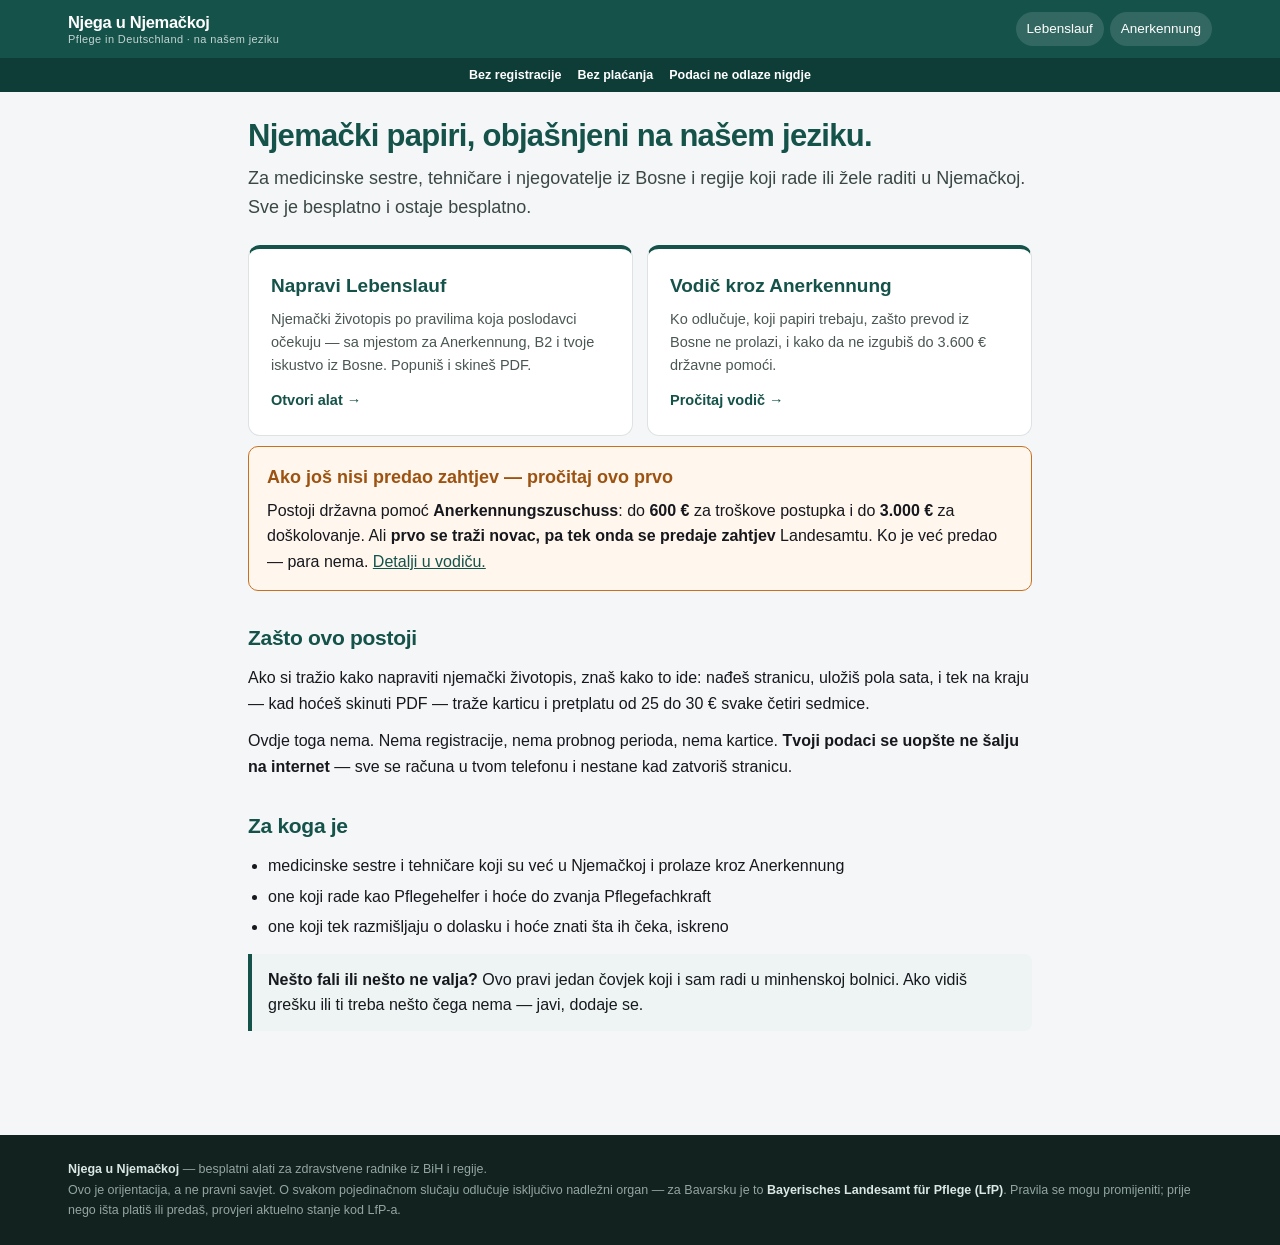
==== index.html @ 478c8e63 "Add files via upload" ====
<!DOCTYPE html>
<html lang="bs">
<head>
<meta charset="utf-8">
<meta name="viewport" content="width=device-width, initial-scale=1">
<title>Njega u Njemačkoj — Lebenslauf i Anerkennung, besplatno i bez registracije</title>
<meta name="description" content="Besplatni alati za medicinske sestre i tehničare iz BiH i regije u Njemačkoj: njemački Lebenslauf bez registracije i vodič kroz Anerkennung u Bavarskoj, na našem jeziku.">
<link rel="stylesheet" href="style.css">
</head>
<body>

<nav class="nav"><div class="in">
  <a class="logo" href="index.html">Njega u Njemačkoj<small>Pflege in Deutschland · na našem jeziku</small></a>
  <div class="links">
    <a href="lebenslauf.html">Lebenslauf</a>
    <a href="anerkennung.html">Anerkennung</a>
  </div>
</div></nav>

<div class="trust"><div class="in">
  <span><b>Bez registracije</b></span>
  <span><b>Bez plaćanja</b></span>
  <span><b>Podaci ne odlaze nigdje</b></span>
</div></div>

<div class="page">

  <h1>Njemački papiri, objašnjeni na našem jeziku.</h1>
  <p class="lede">Za medicinske sestre, tehničare i njegovatelje iz Bosne i
  regije koji rade ili žele raditi u Njemačkoj. Sve je besplatno i ostaje
  besplatno.</p>

  <div class="grid2" style="margin:24px 0 10px">
    <a class="tile" href="lebenslauf.html">
      <h3>Napravi Lebenslauf</h3>
      <p>Njemački životopis po pravilima koja poslodavci očekuju — sa mjestom
      za Anerkennung, B2 i tvoje iskustvo iz Bosne. Popuniš i skineš PDF.</p>
      <span class="go">Otvori alat &rarr;</span>
    </a>
    <a class="tile" href="anerkennung.html">
      <h3>Vodič kroz Anerkennung</h3>
      <p>Ko odlučuje, koji papiri trebaju, zašto prevod iz Bosne ne prolazi,
      i kako da ne izgubiš do 3.600 € državne pomoći.</p>
      <span class="go">Pročitaj vodič &rarr;</span>
    </a>
  </div>

  <div class="alert">
    <div class="h">Ako još nisi predao zahtjev — pročitaj ovo prvo</div>
    Postoji državna pomoć <b>Anerkennungszuschuss</b>: do <b>600 €</b> za
    troškove postupka i do <b>3.000 €</b> za doškolovanje. Ali <b>prvo se traži
    novac, pa tek onda se predaje zahtjev</b> Landesamtu. Ko je već predao —
    para nema. <a href="anerkennung.html">Detalji u vodiču.</a>
  </div>

  <h2>Zašto ovo postoji</h2>
  <p>Ako si tražio kako napraviti njemački životopis, znaš kako to ide: nađeš
  stranicu, uložiš pola sata, i tek na kraju — kad hoćeš skinuti PDF — traže
  karticu i pretplatu od 25 do 30 € svake četiri sedmice.</p>
  <p>Ovdje toga nema. Nema registracije, nema probnog perioda, nema kartice.
  <b>Tvoji podaci se uopšte ne šalju na internet</b> — sve se računa u tvom
  telefonu i nestane kad zatvoriš stranicu.</p>

  <h2>Za koga je</h2>
  <ul>
    <li>medicinske sestre i tehničare koji su već u Njemačkoj i prolaze kroz Anerkennung</li>
    <li>one koji rade kao Pflegehelfer i hoće do zvanja Pflegefachkraft</li>
    <li>one koji tek razmišljaju o dolasku i hoće znati šta ih čeka, iskreno</li>
  </ul>

  <div class="tip">
    <b>Nešto fali ili nešto ne valja?</b> Ovo pravi jedan čovjek koji i sam radi
    u minhenskoj bolnici. Ako vidiš grešku ili ti treba nešto čega nema — javi,
    dodaje se.
  </div>

</div>

<footer class="site"><div class="in">
  <b>Njega u Njemačkoj</b> — besplatni alati za zdravstvene radnike iz BiH i regije.<br>
  Ovo je orijentacija, a ne pravni savjet. O svakom pojedinačnom slučaju
  odlučuje isključivo nadležni organ — za Bavarsku je to
  <b>Bayerisches Landesamt für Pflege (LfP)</b>. Pravila se mogu promijeniti;
  prije nego išta platiš ili predaš, provjeri aktuelno stanje kod LfP-a.
</div></footer>

</body>
</html>
---- style.css ----
:root{
  --ink:#16181d; --muted:#66716e; --line:#dde3e2;
  --brand:#14524a; --brand-dark:#0e3d37; --soft:#eef4f3; --bg:#f4f6f7;
  --focus:#c9701f; --warn:#8d2c2c; --warnbg:#fdf3f3;
  --alert:#c9701f; --alertbg:#fff6ed;
}
*{box-sizing:border-box}
html{-webkit-text-size-adjust:100%}
body{margin:0;font-family:-apple-system,BlinkMacSystemFont,"Segoe UI",Roboto,
  "Helvetica Neue",Arial,sans-serif;color:var(--ink);background:var(--bg);
  font-size:16px;line-height:1.6}
a{color:var(--brand)}

/* ---------- chrome ---------- */
.nav{background:var(--brand);color:#fff}
.nav .in{max-width:1180px;margin:0 auto;padding:12px 18px;display:flex;
  align-items:center;justify-content:space-between;gap:14px;flex-wrap:wrap}
.nav .logo{font-weight:800;font-size:16.5px;letter-spacing:-.3px;
  color:#fff;text-decoration:none;line-height:1.25}
.nav .logo small{display:block;font-weight:400;font-size:11px;opacity:.75;
  letter-spacing:.4px}
.nav .links{display:flex;gap:6px;flex-wrap:wrap}
.nav .links a{color:#fff;text-decoration:none;font-size:13.5px;
  padding:6px 11px;border-radius:20px;background:rgba(255,255,255,.13)}
.nav .links a:hover,.nav .links a.on{background:rgba(255,255,255,.28)}

.trust{background:#0e3d37;color:#cfe3df;font-size:12.5px}
.trust .in{max-width:1180px;margin:0 auto;padding:7px 18px;
  display:flex;gap:16px;flex-wrap:wrap;justify-content:center}
.trust b{color:#fff;font-weight:600}

.page{max-width:820px;margin:0 auto;padding:26px 18px 50px}
.wide{max-width:1180px}

footer.site{background:#11221f;color:#94a6a2;font-size:12.5px;
  line-height:1.65;margin-top:40px}
footer.site .in{max-width:1180px;margin:0 auto;padding:24px 18px}
footer.site b{color:#dbe7e4}
footer.site a{color:#9fc4bd}

/* ---------- type ---------- */
h1{font-size:31px;line-height:1.14;letter-spacing:-.7px;color:var(--brand);
  margin:0 0 10px}
h2{font-size:21px;letter-spacing:-.3px;color:var(--brand);margin:30px 0 10px}
h3{font-size:16px;color:var(--brand);margin:20px 0 6px}
.lede{font-size:18px;color:#3a4744;margin:0 0 20px}
p{margin:0 0 12px}
ul,ol{margin:0 0 14px;padding-left:20px}
li{margin-bottom:5px}
.de{color:var(--muted);font-style:italic}
.small{font-size:13.5px;color:var(--muted)}

/* ---------- blocks ---------- */
.card{background:#fff;border:1px solid var(--line);border-radius:12px;
  padding:20px;margin-bottom:16px}
.alert{background:var(--alertbg);border:1.5px solid var(--alert);
  border-radius:10px;padding:16px 18px;margin:0 0 22px}
.alert .h{font-weight:800;color:#9c5312;font-size:18px;margin-bottom:6px}
.tip{background:var(--soft);border-left:4px solid var(--brand);
  padding:13px 16px;border-radius:0 8px 8px 0;margin:14px 0}
.warnbox{background:var(--warnbg);border-left:4px solid var(--warn);
  padding:13px 16px;border-radius:0 8px 8px 0;margin:14px 0}
.warnbox b{color:var(--warn)}

table{width:100%;border-collapse:collapse;margin:14px 0;font-size:14.5px}
th{background:var(--brand);color:#fff;font-size:12px;font-weight:600;
  text-transform:uppercase;letter-spacing:.7px;padding:9px 11px;text-align:left}
td{border-bottom:1px solid var(--line);padding:9px 11px;vertical-align:top;
  background:#fff}
tr:nth-child(even) td{background:#f8fbfa}
.tablewrap{overflow-x:auto;-webkit-overflow-scrolling:touch}

.btn{display:inline-block;border:1px solid var(--line);background:#fff;
  border-radius:8px;padding:9px 15px;font:inherit;font-size:14.5px;
  cursor:pointer;color:var(--ink);text-decoration:none}
.btn:hover{background:var(--soft);border-color:var(--brand)}
.btn.primary{background:var(--brand);color:#fff;border-color:var(--brand);
  font-weight:700}
.btn.primary:hover{background:var(--brand-dark)}
.btn.big{display:block;width:100%;text-align:center;padding:15px;font-size:16px}

.grid2{display:grid;grid-template-columns:1fr;gap:14px}
@media(min-width:760px){.grid2{grid-template-columns:1fr 1fr}}

.tile{display:block;background:#fff;border:1px solid var(--line);
  border-radius:12px;padding:22px;text-decoration:none;color:var(--ink);
  border-top:4px solid var(--brand)}
.tile:hover{border-color:var(--brand);box-shadow:0 3px 14px rgba(20,82,74,.09)}
.tile h3{margin:0 0 6px;font-size:19px}
.tile p{margin:0 0 10px;font-size:14.5px;color:#4a5754}
.tile .go{font-weight:700;color:var(--brand);font-size:14.5px}
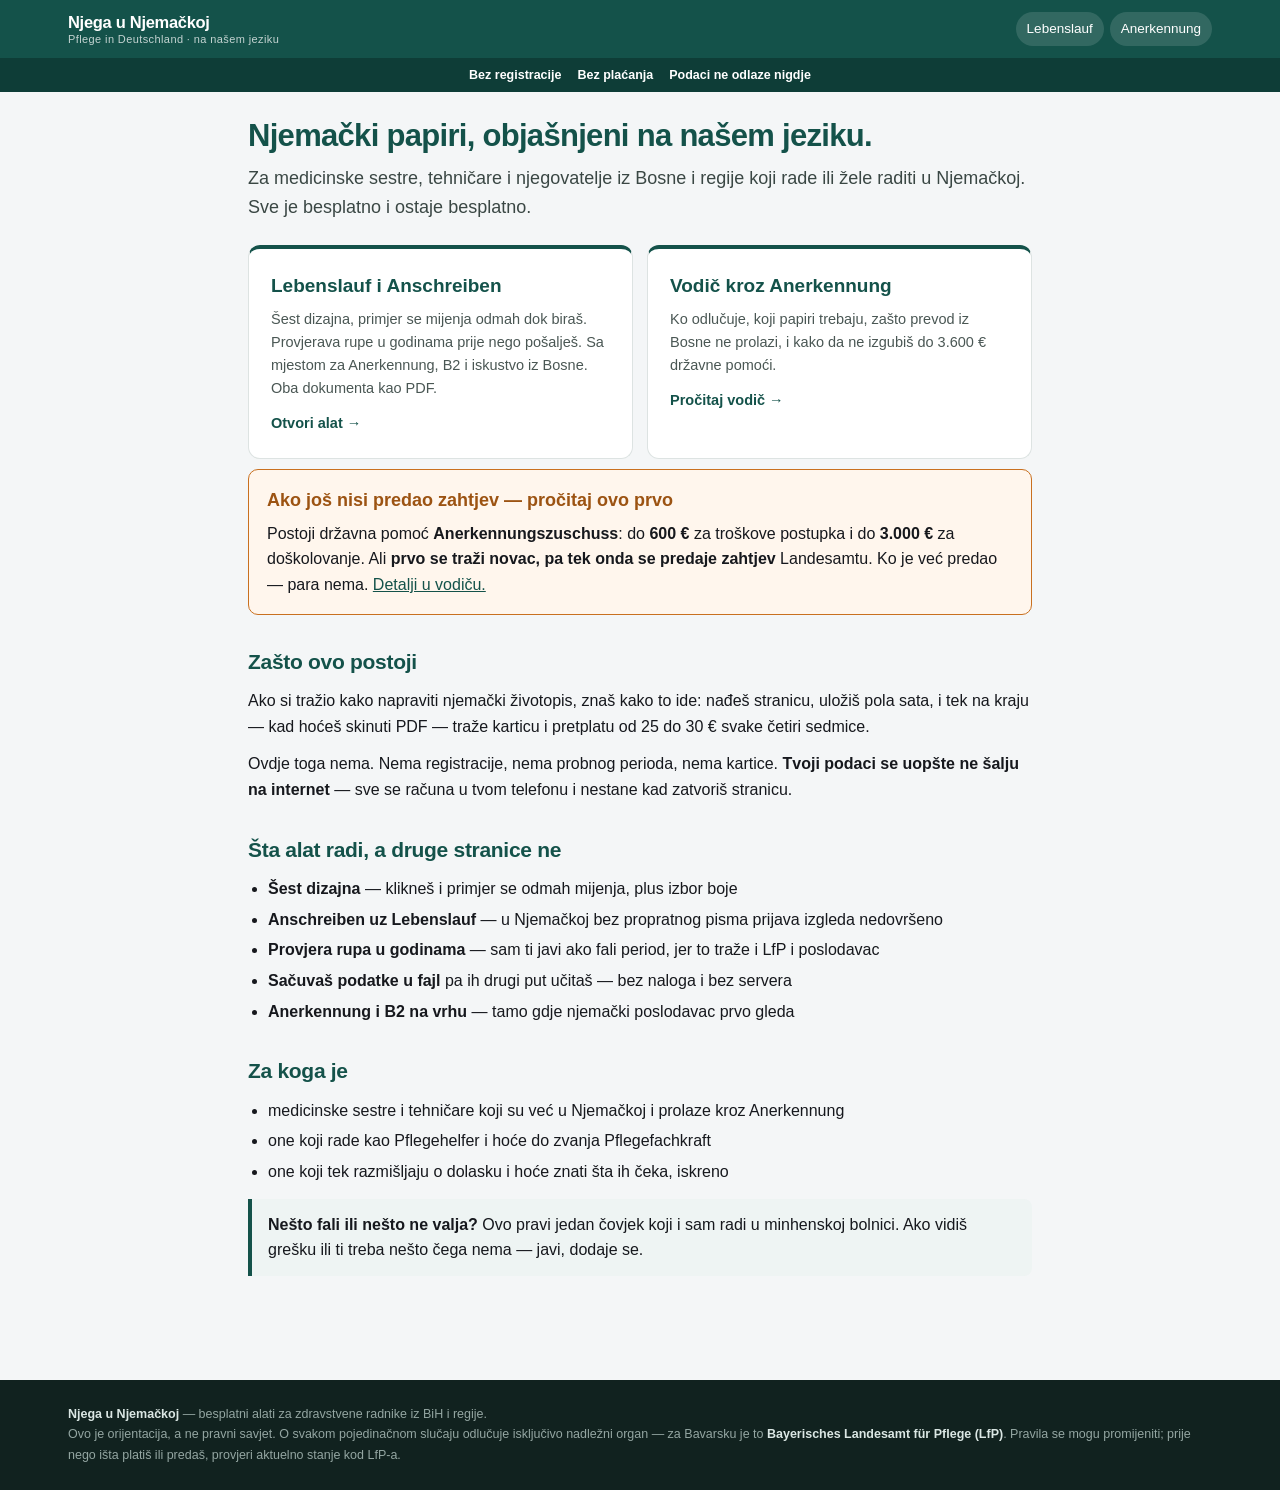
==== commit 0caa3e24: "Add files via upload" ====
--- a/index.html
+++ b/index.html
@@ -32,9 +32,10 @@
 
   <div class="grid2" style="margin:24px 0 10px">
     <a class="tile" href="lebenslauf.html">
-      <h3>Napravi Lebenslauf</h3>
-      <p>Njemački životopis po pravilima koja poslodavci očekuju — sa mjestom
-      za Anerkennung, B2 i tvoje iskustvo iz Bosne. Popuniš i skineš PDF.</p>
+      <h3>Lebenslauf i Anschreiben</h3>
+      <p>Šest dizajna, primjer se mijenja odmah dok biraš. Provjerava rupe u
+      godinama prije nego pošalješ. Sa mjestom za Anerkennung, B2 i iskustvo
+      iz Bosne. Oba dokumenta kao PDF.</p>
       <span class="go">Otvori alat &rarr;</span>
     </a>
     <a class="tile" href="anerkennung.html">
@@ -61,6 +62,17 @@
   <b>Tvoji podaci se uopšte ne šalju na internet</b> — sve se računa u tvom
   telefonu i nestane kad zatvoriš stranicu.</p>
 
+  <h2>Šta alat radi, a druge stranice ne</h2>
+  <ul>
+    <li><b>Šest dizajna</b> — klikneš i primjer se odmah mijenja, plus izbor boje</li>
+    <li><b>Anschreiben uz Lebenslauf</b> — u Njemačkoj bez propratnog pisma prijava
+        izgleda nedovršeno</li>
+    <li><b>Provjera rupa u godinama</b> — sam ti javi ako fali period, jer to traže
+        i LfP i poslodavac</li>
+    <li><b>Sačuvaš podatke u fajl</b> pa ih drugi put učitaš — bez naloga i bez servera</li>
+    <li><b>Anerkennung i B2 na vrhu</b> — tamo gdje njemački poslodavac prvo gleda</li>
+  </ul>
+
   <h2>Za koga je</h2>
   <ul>
     <li>medicinske sestre i tehničare koji su već u Njemačkoj i prolaze kroz Anerkennung</li>
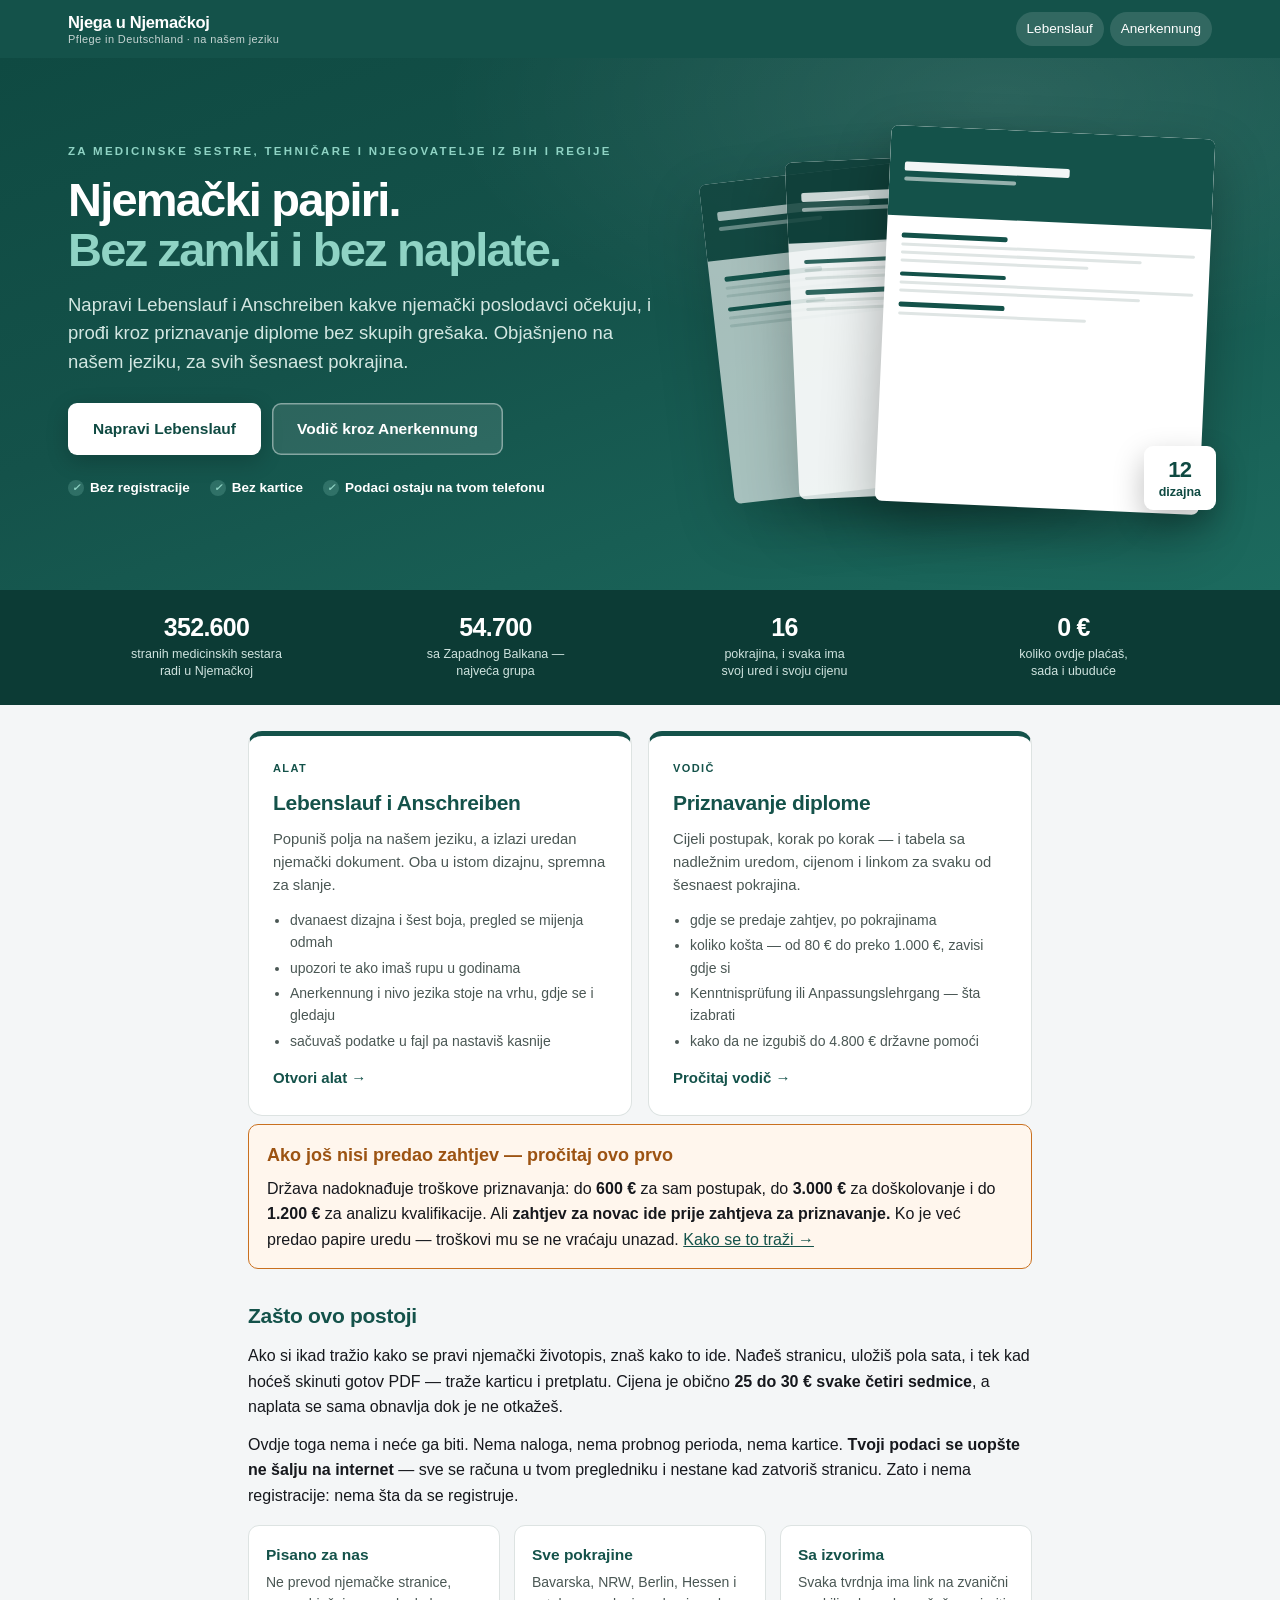
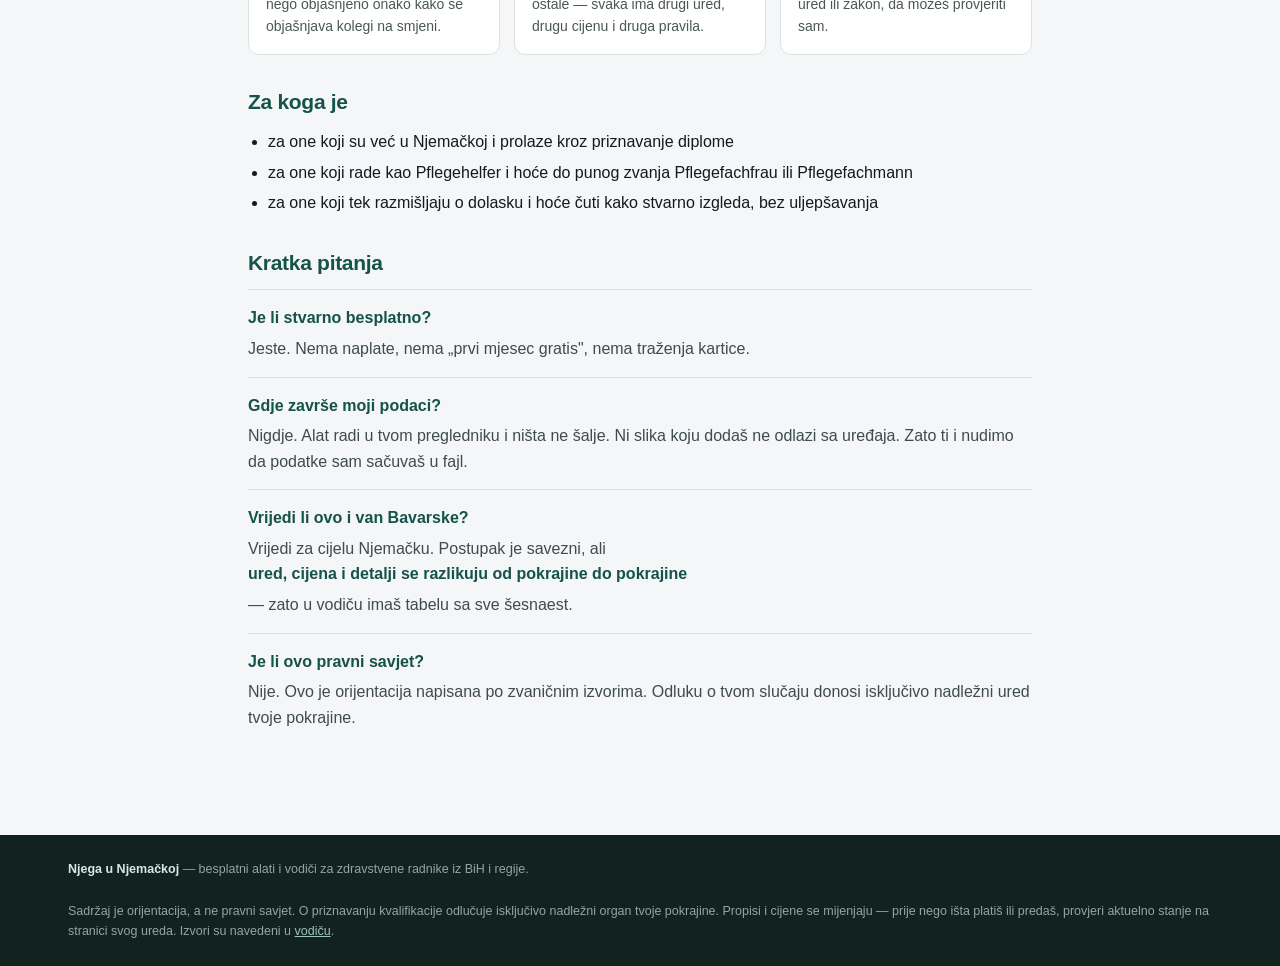
==== commit 3c2cc322: "Add files via upload" ====
--- a/index.html
+++ b/index.html
@@ -3,97 +3,239 @@
 <head>
 <meta charset="utf-8">
 <meta name="viewport" content="width=device-width, initial-scale=1">
-<title>Njega u Njemačkoj — Lebenslauf i Anerkennung, besplatno i bez registracije</title>
-<meta name="description" content="Besplatni alati za medicinske sestre i tehničare iz BiH i regije u Njemačkoj: njemački Lebenslauf bez registracije i vodič kroz Anerkennung u Bavarskoj, na našem jeziku.">
+<title>Njega u Njemačkoj — Lebenslauf, Anschreiben i Anerkennung na našem jeziku</title>
+<meta name="description" content="Besplatni alati i vodiči za medicinske sestre i njegovatelje iz BiH i regije u Njemačkoj. Njemački Lebenslauf i Anschreiben bez registracije, plus priznavanje diplome za svih 16 pokrajina.">
 <link rel="stylesheet" href="style.css">
+<style>
+/* ---------- HERO ---------- */
+.hero{background:linear-gradient(160deg,#0f4a42 0%,#14524a 42%,#1c6a5e 100%);
+  color:#fff;position:relative;overflow:hidden}
+.hero:before{content:"";position:absolute;inset:0;
+  background:radial-gradient(900px 420px at 78% 8%,rgba(255,255,255,.10),transparent 62%);
+  pointer-events:none}
+.hero .in{max-width:1180px;margin:0 auto;padding:46px 18px 52px;position:relative;
+  display:grid;grid-template-columns:1fr;gap:34px;align-items:center}
+@media(min-width:940px){.hero .in{grid-template-columns:1.08fr .92fr;padding:66px 18px 74px;gap:44px}}
+
+.hero .kick{font-size:11.5px;letter-spacing:2.3px;text-transform:uppercase;
+  font-weight:700;color:#8fd3c4;margin-bottom:15px}
+.hero h1{font-size:35px;line-height:1.06;letter-spacing:-1.3px;color:#fff;margin:0 0 16px;
+  font-weight:800}
+@media(min-width:640px){.hero h1{font-size:47px;letter-spacing:-1.8px}}
+.hero h1 em{font-style:normal;color:#8fd3c4}
+.hero .sub{font-size:17px;line-height:1.55;color:#d3e7e2;margin:0 0 26px;max-width:33em}
+@media(min-width:640px){.hero .sub{font-size:18.5px}}
+
+.cta{display:flex;gap:11px;flex-wrap:wrap;margin-bottom:22px}
+.cta a{display:inline-block;text-decoration:none;font-weight:700;font-size:15.5px;
+  padding:14px 25px;border-radius:9px;transition:transform .12s ease}
+.cta a:active{transform:translateY(1px)}
+.cta .b1{background:#fff;color:#0f4a42;box-shadow:0 6px 22px rgba(0,0,0,.20)}
+.cta .b1:hover{background:#eafaf6}
+.cta .b2{background:rgba(255,255,255,.10);color:#fff;
+  box-shadow:inset 0 0 0 1.5px rgba(255,255,255,.42)}
+.cta .b2:hover{background:rgba(255,255,255,.19)}
+
+.marks{display:flex;gap:7px 20px;flex-wrap:wrap;font-size:13.5px;color:#b6d8d1}
+.marks span{display:flex;align-items:center;gap:6px}
+.marks b{color:#fff;font-weight:600}
+.tick{width:16px;height:16px;border-radius:50%;background:rgba(143,211,196,.22);
+  color:#8fd3c4;font-size:10px;display:flex;align-items:center;justify-content:center;
+  flex:0 0 auto;font-weight:800}
+
+/* paper artwork */
+.art{position:relative;height:300px}
+@media(min-width:940px){.art{height:392px}}
+.sheet{position:absolute;background:#fff;border-radius:7px;
+  box-shadow:0 22px 55px rgba(0,0,0,.30);overflow:hidden}
+.sheet.back{width:60%;height:82%;left:2%;top:11%;transform:rotate(-6.5deg);opacity:.62}
+.sheet.mid{width:60%;height:86%;left:17%;top:8%;transform:rotate(-2.5deg);opacity:.82}
+.sheet.front{width:64%;height:96%;right:1%;top:2%;transform:rotate(2.6deg)}
+.sheet .band{height:24%;background:#14524a;padding:14px 15px;display:flex;
+  flex-direction:column;justify-content:center}
+.sheet .band .l1{height:9px;width:56%;background:rgba(255,255,255,.95);border-radius:2px}
+.sheet .band .l2{height:4px;width:38%;background:rgba(255,255,255,.55);border-radius:2px;margin-top:6px}
+.sheet .body{padding:12px 15px;display:flex;flex-direction:column;gap:5px}
+.sheet .h{height:4.5px;width:36%;background:#14524a;border-radius:2px;margin-top:5px}
+.sheet .r{height:3px;background:#dfe5e4;border-radius:2px}
+.sheet .r.s{width:82%}.sheet .r.xs{width:64%}
+.sheet.back .band,.sheet.mid .band{background:#0f3f39}
+.badge{position:absolute;right:-4px;bottom:6px;background:#fff;color:#0f4a42;
+  border-radius:9px;padding:10px 15px;box-shadow:0 12px 30px rgba(0,0,0,.26);
+  font-size:12.5px;font-weight:700;line-height:1.3;text-align:center}
+.badge b{display:block;font-size:22px;letter-spacing:-.6px}
+@media(max-width:939px){.badge{right:2%}}
+
+/* ---------- STATS ---------- */
+.stats{background:#0c3b35;color:#cfe3df}
+.stats .in{max-width:1180px;margin:0 auto;padding:20px 18px;
+  display:grid;grid-template-columns:repeat(2,1fr);gap:18px 12px;text-align:center}
+@media(min-width:760px){.stats .in{grid-template-columns:repeat(4,1fr);padding:24px 18px}}
+.stats b{display:block;color:#fff;font-size:25px;font-weight:800;letter-spacing:-.7px;line-height:1.1}
+.stats span{font-size:12.5px;line-height:1.4;display:block;margin-top:4px}
+
+/* ---------- rest ---------- */
+.tiles{display:grid;grid-template-columns:1fr;gap:16px;margin:0 0 8px}
+@media(min-width:760px){.tiles{grid-template-columns:1fr 1fr}}
+.tile2{display:block;background:#fff;border:1px solid var(--line);border-radius:14px;
+  padding:24px;text-decoration:none;color:var(--ink);border-top:5px solid var(--brand);
+  transition:box-shadow .15s ease,transform .15s ease}
+.tile2:hover{box-shadow:0 10px 30px rgba(20,82,74,.13);transform:translateY(-2px)}
+.tile2 .ico{font-size:11px;font-weight:800;letter-spacing:1.4px;text-transform:uppercase;
+  color:var(--brand);margin-bottom:9px}
+.tile2 h3{margin:0 0 8px;font-size:21px;letter-spacing:-.3px}
+.tile2 p{margin:0 0 12px;font-size:14.8px;color:#4a5754;line-height:1.55}
+.tile2 ul{margin:0 0 13px;padding-left:17px;font-size:14px;color:#4a5754}
+.tile2 li{margin-bottom:3px}
+.tile2 .go{font-weight:700;color:var(--brand);font-size:15px}
+
+.feat{display:grid;grid-template-columns:1fr;gap:14px;margin:16px 0 8px}
+@media(min-width:700px){.feat{grid-template-columns:1fr 1fr 1fr}}
+.feat div{background:#fff;border:1px solid var(--line);border-radius:11px;padding:17px}
+.feat b{display:block;color:var(--brand);margin-bottom:5px;font-size:15.5px}
+.feat p{margin:0;font-size:14px;color:#4a5754;line-height:1.55}
+
+.qa{border-top:1px solid var(--line);padding:15px 0}
+.qa b{display:block;margin-bottom:5px;font-size:16px;color:var(--brand)}
+.qa p{margin:0;color:#3f4c49}
+</style>
 </head>
 <body>
 
 <nav class="nav"><div class="in">
   <a class="logo" href="index.html">Njega u Njemačkoj<small>Pflege in Deutschland · na našem jeziku</small></a>
-  <div class="links">
-    <a href="lebenslauf.html">Lebenslauf</a>
-    <a href="anerkennung.html">Anerkennung</a>
-  </div>
+  <div class="links"><a href="lebenslauf.html">Lebenslauf</a><a href="anerkennung.html">Anerkennung</a></div>
 </div></nav>
 
-<div class="trust"><div class="in">
-  <span><b>Bez registracije</b></span>
-  <span><b>Bez plaćanja</b></span>
-  <span><b>Podaci ne odlaze nigdje</b></span>
+<header class="hero"><div class="in">
+  <div class="copy">
+    <div class="kick">Za medicinske sestre, tehničare i njegovatelje iz BiH i regije</div>
+    <h1>Njemački papiri.<br><em>Bez zamki i bez naplate.</em></h1>
+    <p class="sub">Napravi Lebenslauf i Anschreiben kakve njemački poslodavci očekuju, i
+    prođi kroz priznavanje diplome bez skupih grešaka. Objašnjeno na našem jeziku,
+    za svih šesnaest pokrajina.</p>
+    <div class="cta">
+      <a class="b1" href="lebenslauf.html">Napravi Lebenslauf</a>
+      <a class="b2" href="anerkennung.html">Vodič kroz Anerkennung</a>
+    </div>
+    <div class="marks">
+      <span><i class="tick">✓</i><b>Bez registracije</b></span>
+      <span><i class="tick">✓</i><b>Bez kartice</b></span>
+      <span><i class="tick">✓</i><b>Podaci ostaju na tvom telefonu</b></span>
+    </div>
+  </div>
+
+  <div class="art" aria-hidden="true">
+    <div class="sheet back"><div class="band"><div class="l1"></div><div class="l2"></div></div>
+      <div class="body"><div class="h"></div><div class="r"></div><div class="r s"></div>
+        <div class="h"></div><div class="r"></div><div class="r xs"></div></div></div>
+    <div class="sheet mid"><div class="band"><div class="l1"></div><div class="l2"></div></div>
+      <div class="body"><div class="h"></div><div class="r"></div><div class="r s"></div>
+        <div class="h"></div><div class="r"></div><div class="r xs"></div></div></div>
+    <div class="sheet front"><div class="band"><div class="l1"></div><div class="l2"></div></div>
+      <div class="body">
+        <div class="h"></div><div class="r"></div><div class="r s"></div><div class="r xs"></div>
+        <div class="h"></div><div class="r"></div><div class="r s"></div>
+        <div class="h"></div><div class="r xs"></div></div></div>
+    <div class="badge"><b>12</b>dizajna</div>
+  </div>
+</div></header>
+
+<div class="stats"><div class="in">
+  <div><b>352.600</b><span>stranih medicinskih sestara<br>radi u Njemačkoj</span></div>
+  <div><b>54.700</b><span>sa Zapadnog Balkana —<br>najveća grupa</span></div>
+  <div><b>16</b><span>pokrajina, i svaka ima<br>svoj ured i svoju cijenu</span></div>
+  <div><b>0 €</b><span>koliko ovdje plaćaš,<br>sada i ubuduće</span></div>
 </div></div>
 
 <div class="page">
 
-  <h1>Njemački papiri, objašnjeni na našem jeziku.</h1>
-  <p class="lede">Za medicinske sestre, tehničare i njegovatelje iz Bosne i
-  regije koji rade ili žele raditi u Njemačkoj. Sve je besplatno i ostaje
-  besplatno.</p>
-
-  <div class="grid2" style="margin:24px 0 10px">
-    <a class="tile" href="lebenslauf.html">
+  <div class="tiles">
+    <a class="tile2" href="lebenslauf.html">
+      <div class="ico">Alat</div>
       <h3>Lebenslauf i Anschreiben</h3>
-      <p>Šest dizajna, primjer se mijenja odmah dok biraš. Provjerava rupe u
-      godinama prije nego pošalješ. Sa mjestom za Anerkennung, B2 i iskustvo
-      iz Bosne. Oba dokumenta kao PDF.</p>
+      <p>Popuniš polja na našem jeziku, a izlazi uredan njemački dokument. Oba
+      u istom dizajnu, spremna za slanje.</p>
+      <ul>
+        <li>dvanaest dizajna i šest boja, pregled se mijenja odmah</li>
+        <li>upozori te ako imaš rupu u godinama</li>
+        <li>Anerkennung i nivo jezika stoje na vrhu, gdje se i gledaju</li>
+        <li>sačuvaš podatke u fajl pa nastaviš kasnije</li>
+      </ul>
       <span class="go">Otvori alat &rarr;</span>
     </a>
-    <a class="tile" href="anerkennung.html">
-      <h3>Vodič kroz Anerkennung</h3>
-      <p>Ko odlučuje, koji papiri trebaju, zašto prevod iz Bosne ne prolazi,
-      i kako da ne izgubiš do 3.600 € državne pomoći.</p>
+    <a class="tile2" href="anerkennung.html">
+      <div class="ico">Vodič</div>
+      <h3>Priznavanje diplome</h3>
+      <p>Cijeli postupak, korak po korak — i tabela sa nadležnim uredom, cijenom
+      i linkom za svaku od šesnaest pokrajina.</p>
+      <ul>
+        <li>gdje se predaje zahtjev, po pokrajinama</li>
+        <li>koliko košta — od 80 € do preko 1.000 €, zavisi gdje si</li>
+        <li>Kenntnisprüfung ili Anpassungslehrgang — šta izabrati</li>
+        <li>kako da ne izgubiš do 4.800 € državne pomoći</li>
+      </ul>
       <span class="go">Pročitaj vodič &rarr;</span>
     </a>
   </div>
 
   <div class="alert">
     <div class="h">Ako još nisi predao zahtjev — pročitaj ovo prvo</div>
-    Postoji državna pomoć <b>Anerkennungszuschuss</b>: do <b>600 €</b> za
-    troškove postupka i do <b>3.000 €</b> za doškolovanje. Ali <b>prvo se traži
-    novac, pa tek onda se predaje zahtjev</b> Landesamtu. Ko je već predao —
-    para nema. <a href="anerkennung.html">Detalji u vodiču.</a>
+    Država nadoknađuje troškove priznavanja: do <b>600 €</b> za sam postupak,
+    do <b>3.000 €</b> za doškolovanje i do <b>1.200 €</b> za analizu kvalifikacije.
+    Ali <b>zahtjev za novac ide prije zahtjeva za priznavanje.</b> Ko je već predao
+    papire uredu — troškovi mu se ne vraćaju unazad.
+    <a href="anerkennung.html">Kako se to traži &rarr;</a>
   </div>
 
   <h2>Zašto ovo postoji</h2>
-  <p>Ako si tražio kako napraviti njemački životopis, znaš kako to ide: nađeš
-  stranicu, uložiš pola sata, i tek na kraju — kad hoćeš skinuti PDF — traže
-  karticu i pretplatu od 25 do 30 € svake četiri sedmice.</p>
-  <p>Ovdje toga nema. Nema registracije, nema probnog perioda, nema kartice.
-  <b>Tvoji podaci se uopšte ne šalju na internet</b> — sve se računa u tvom
-  telefonu i nestane kad zatvoriš stranicu.</p>
-
-  <h2>Šta alat radi, a druge stranice ne</h2>
-  <ul>
-    <li><b>Šest dizajna</b> — klikneš i primjer se odmah mijenja, plus izbor boje</li>
-    <li><b>Anschreiben uz Lebenslauf</b> — u Njemačkoj bez propratnog pisma prijava
-        izgleda nedovršeno</li>
-    <li><b>Provjera rupa u godinama</b> — sam ti javi ako fali period, jer to traže
-        i LfP i poslodavac</li>
-    <li><b>Sačuvaš podatke u fajl</b> pa ih drugi put učitaš — bez naloga i bez servera</li>
-    <li><b>Anerkennung i B2 na vrhu</b> — tamo gdje njemački poslodavac prvo gleda</li>
-  </ul>
+  <p>Ako si ikad tražio kako se pravi njemački životopis, znaš kako to ide. Nađeš
+  stranicu, uložiš pola sata, i tek kad hoćeš skinuti gotov PDF — traže karticu i
+  pretplatu. Cijena je obično <b>25 do 30 € svake četiri sedmice</b>, a naplata se
+  sama obnavlja dok je ne otkažeš.</p>
+  <p>Ovdje toga nema i neće ga biti. Nema naloga, nema probnog perioda, nema
+  kartice. <b>Tvoji podaci se uopšte ne šalju na internet</b> — sve se računa u
+  tvom pregledniku i nestane kad zatvoriš stranicu. Zato i nema registracije:
+  nema šta da se registruje.</p>
+
+  <div class="feat">
+    <div><b>Pisano za nas</b><p>Ne prevod njemačke stranice, nego objašnjeno onako
+      kako se objašnjava kolegi na smjeni.</p></div>
+    <div><b>Sve pokrajine</b><p>Bavarska, NRW, Berlin, Hessen i ostale — svaka ima
+      drugi ured, drugu cijenu i druga pravila.</p></div>
+    <div><b>Sa izvorima</b><p>Svaka tvrdnja ima link na zvanični ured ili zakon,
+      da možeš provjeriti sam.</p></div>
+  </div>
 
   <h2>Za koga je</h2>
   <ul>
-    <li>medicinske sestre i tehničare koji su već u Njemačkoj i prolaze kroz Anerkennung</li>
-    <li>one koji rade kao Pflegehelfer i hoće do zvanja Pflegefachkraft</li>
-    <li>one koji tek razmišljaju o dolasku i hoće znati šta ih čeka, iskreno</li>
+    <li>za one koji su već u Njemačkoj i prolaze kroz priznavanje diplome</li>
+    <li>za one koji rade kao Pflegehelfer i hoće do punog zvanja Pflegefachfrau ili Pflegefachmann</li>
+    <li>za one koji tek razmišljaju o dolasku i hoće čuti kako stvarno izgleda, bez uljepšavanja</li>
   </ul>
 
-  <div class="tip">
-    <b>Nešto fali ili nešto ne valja?</b> Ovo pravi jedan čovjek koji i sam radi
-    u minhenskoj bolnici. Ako vidiš grešku ili ti treba nešto čega nema — javi,
-    dodaje se.
-  </div>
+  <h2>Kratka pitanja</h2>
+  <div class="qa"><b>Je li stvarno besplatno?</b>
+    <p>Jeste. Nema naplate, nema „prvi mjesec gratis", nema traženja kartice.</p></div>
+  <div class="qa"><b>Gdje završe moji podaci?</b>
+    <p>Nigdje. Alat radi u tvom pregledniku i ništa ne šalje. Ni slika koju dodaš
+    ne odlazi sa uređaja. Zato ti i nudimo da podatke sam sačuvaš u fajl.</p></div>
+  <div class="qa"><b>Vrijedi li ovo i van Bavarske?</b>
+    <p>Vrijedi za cijelu Njemačku. Postupak je savezni, ali <b>ured, cijena i
+    detalji se razlikuju od pokrajine do pokrajine</b> — zato u vodiču imaš tabelu
+    sa sve šesnaest.</p></div>
+  <div class="qa"><b>Je li ovo pravni savjet?</b>
+    <p>Nije. Ovo je orijentacija napisana po zvaničnim izvorima. Odluku o tvom
+    slučaju donosi isključivo nadležni ured tvoje pokrajine.</p></div>
 
 </div>
 
 <footer class="site"><div class="in">
-  <b>Njega u Njemačkoj</b> — besplatni alati za zdravstvene radnike iz BiH i regije.<br>
-  Ovo je orijentacija, a ne pravni savjet. O svakom pojedinačnom slučaju
-  odlučuje isključivo nadležni organ — za Bavarsku je to
-  <b>Bayerisches Landesamt für Pflege (LfP)</b>. Pravila se mogu promijeniti;
-  prije nego išta platiš ili predaš, provjeri aktuelno stanje kod LfP-a.
+  <b>Njega u Njemačkoj</b> — besplatni alati i vodiči za zdravstvene radnike iz BiH i regije.<br><br>
+  Sadržaj je orijentacija, a ne pravni savjet. O priznavanju kvalifikacije odlučuje
+  isključivo nadležni organ tvoje pokrajine. Propisi i cijene se mijenjaju — prije
+  nego išta platiš ili predaš, provjeri aktuelno stanje na stranici svog ureda.
+  Izvori su navedeni u <a href="anerkennung.html">vodiču</a>.
 </div></footer>
 
 </body>
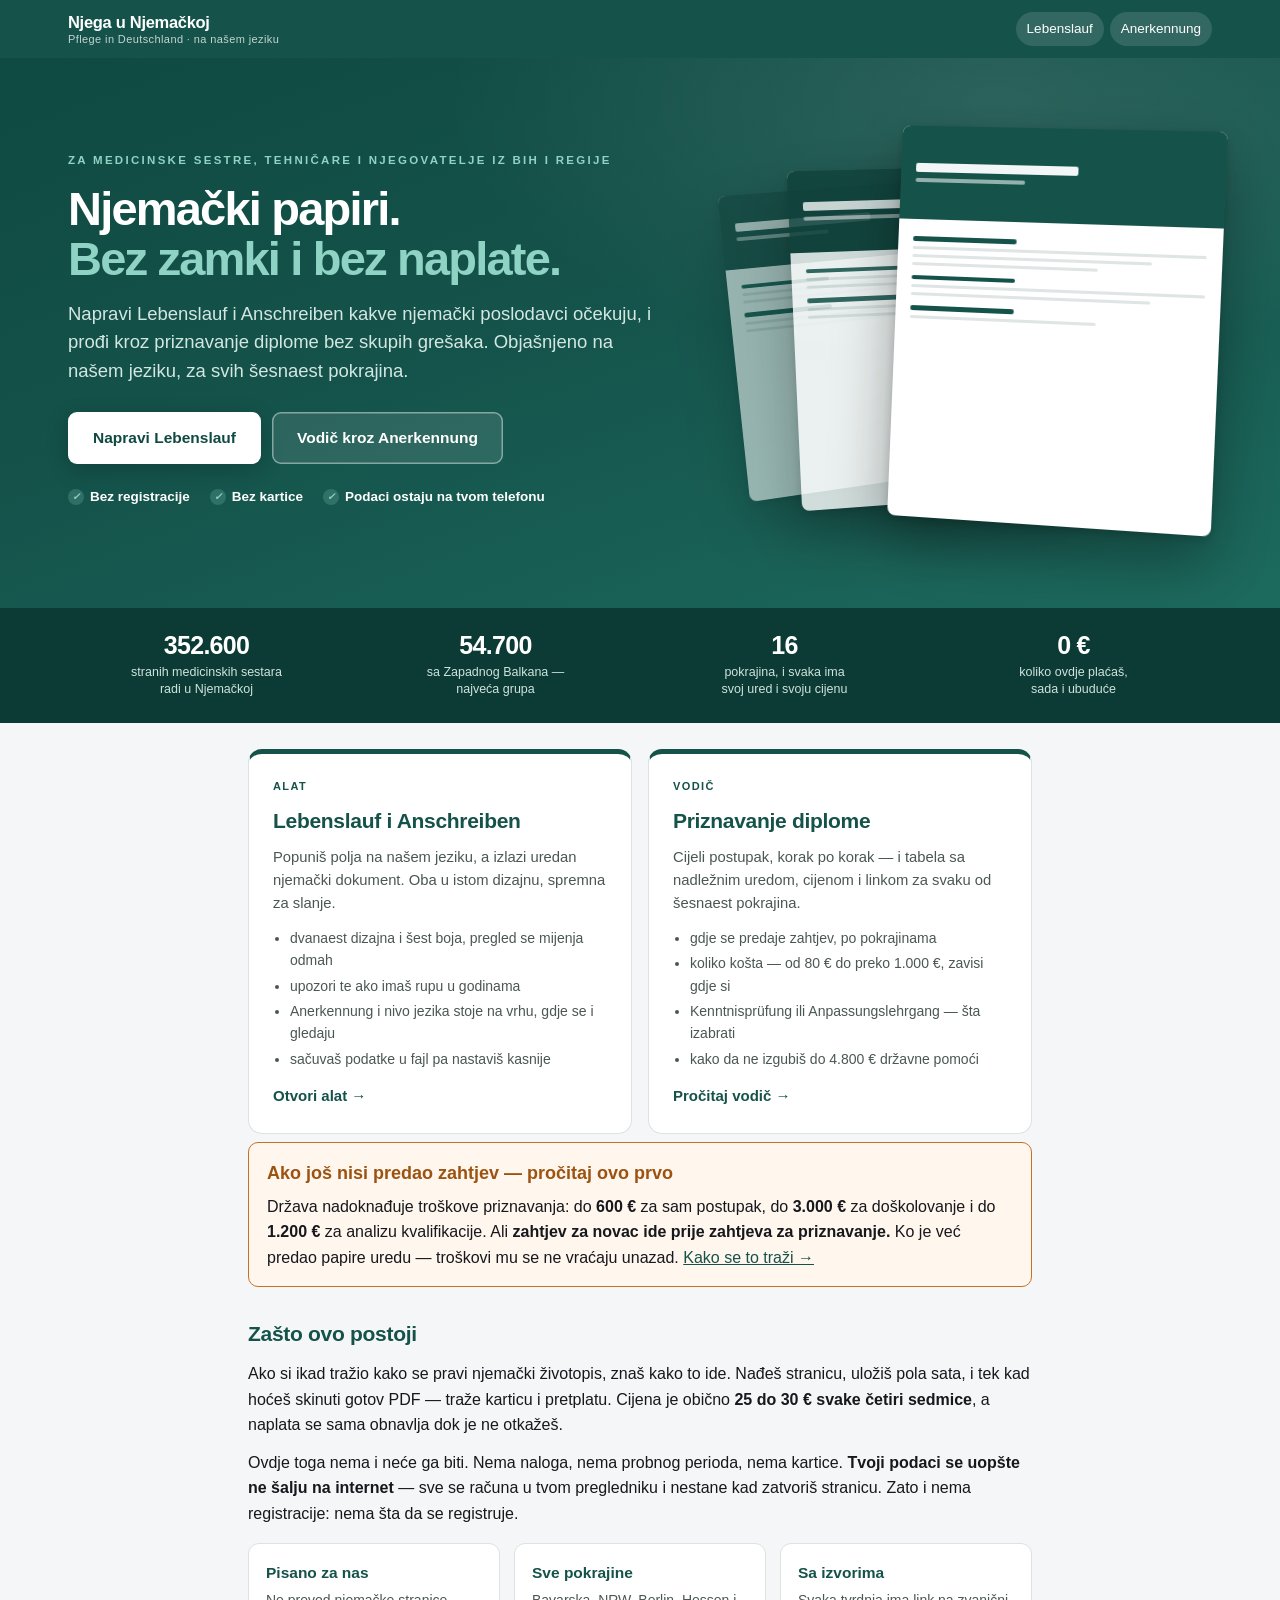
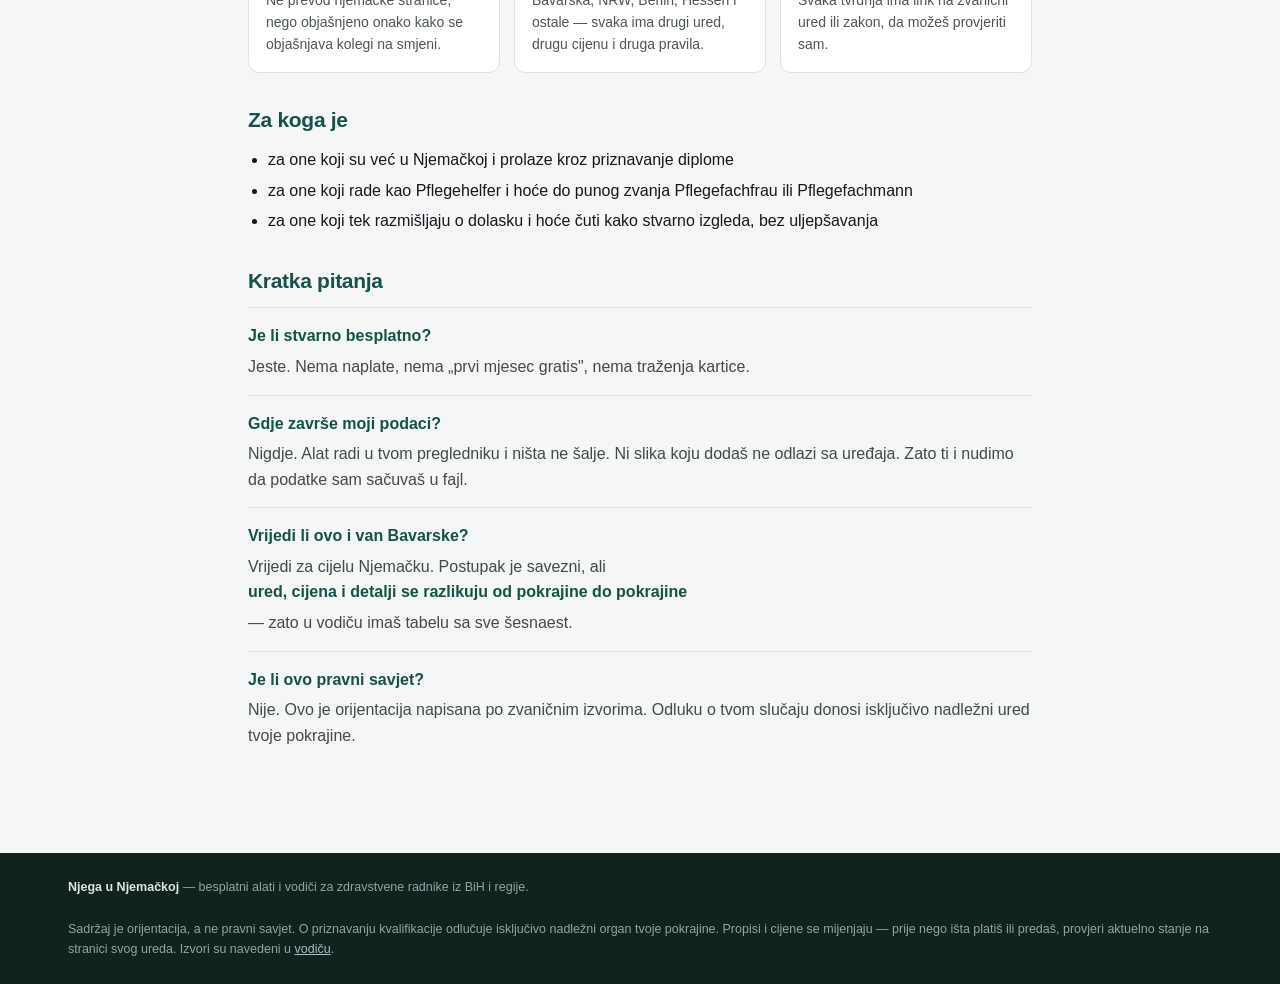
==== commit fd39d496: "Add files via upload" ====
--- a/index.html
+++ b/index.html
@@ -43,14 +43,37 @@
   color:#8fd3c4;font-size:10px;display:flex;align-items:center;justify-content:center;
   flex:0 0 auto;font-weight:800}
 
-/* paper artwork */
-.art{position:relative;height:300px}
-@media(min-width:940px){.art{height:392px}}
-.sheet{position:absolute;background:#fff;border-radius:7px;
-  box-shadow:0 22px 55px rgba(0,0,0,.30);overflow:hidden}
-.sheet.back{width:60%;height:82%;left:2%;top:11%;transform:rotate(-6.5deg);opacity:.62}
-.sheet.mid{width:60%;height:86%;left:17%;top:8%;transform:rotate(-2.5deg);opacity:.82}
-.sheet.front{width:64%;height:96%;right:1%;top:2%;transform:rotate(2.6deg)}
+/* ---- 3D paper artwork ---- */
+.art{position:relative;height:310px;perspective:1300px;perspective-origin:52% 46%}
+@media(min-width:940px){.art{height:410px}}
+.stage{position:absolute;inset:0;transform-style:preserve-3d;
+  transition:transform .35s cubic-bezier(.2,.7,.3,1);will-change:transform}
+.sheet{position:absolute;background:#fff;border-radius:8px;overflow:hidden;
+  transform-style:preserve-3d;backface-visibility:hidden;
+  box-shadow:0 26px 60px rgba(0,0,0,.34),0 3px 10px rgba(0,0,0,.16)}
+.sheet.back{width:58%;height:80%;left:1%;top:12%;
+  transform:translateZ(-130px) rotateY(17deg) rotateZ(-6deg);opacity:.55;
+  animation:fl1 9s ease-in-out infinite}
+.sheet.mid{width:59%;height:85%;left:16%;top:9%;
+  transform:translateZ(-62px) rotateY(11deg) rotateZ(-2.6deg);opacity:.8;
+  animation:fl2 8s ease-in-out infinite .5s}
+.sheet.front{width:63%;height:95%;right:0;top:2%;
+  transform:translateZ(24px) rotateY(-9deg) rotateZ(2.4deg);
+  animation:fl3 7.5s ease-in-out infinite .2s}
+@keyframes fl1{0%,100%{transform:translateZ(-130px) rotateY(17deg) rotateZ(-6deg) translateY(0)}
+  50%{transform:translateZ(-130px) rotateY(20deg) rotateZ(-7deg) translateY(-13px)}}
+@keyframes fl2{0%,100%{transform:translateZ(-62px) rotateY(11deg) rotateZ(-2.6deg) translateY(0)}
+  50%{transform:translateZ(-62px) rotateY(14deg) rotateZ(-3.4deg) translateY(-9px)}}
+@keyframes fl3{0%,100%{transform:translateZ(24px) rotateY(-9deg) rotateZ(2.4deg) translateY(0)}
+  50%{transform:translateZ(24px) rotateY(-12deg) rotateZ(3.1deg) translateY(-16px)}}
+.gleam{position:absolute;inset:0;pointer-events:none;
+  background:linear-gradient(115deg,transparent 34%,rgba(255,255,255,.55) 47%,transparent 60%);
+  transform:translateX(-120%);animation:sweep 6.5s ease-in-out infinite 1.4s}
+@keyframes sweep{0%{transform:translateX(-120%)}38%,100%{transform:translateX(130%)}}
+@media(prefers-reduced-motion:reduce){
+  .sheet,.gleam{animation:none!important}
+  .stage{transition:none}
+}
 .sheet .band{height:24%;background:#14524a;padding:14px 15px;display:flex;
   flex-direction:column;justify-content:center}
 .sheet .band .l1{height:9px;width:56%;background:rgba(255,255,255,.95);border-radius:2px}
@@ -60,7 +83,7 @@
 .sheet .r{height:3px;background:#dfe5e4;border-radius:2px}
 .sheet .r.s{width:82%}.sheet .r.xs{width:64%}
 .sheet.back .band,.sheet.mid .band{background:#0f3f39}
-.badge{position:absolute;right:-4px;bottom:6px;background:#fff;color:#0f4a42;
+.badge{position:absolute;right:-4px;bottom:6px;transform:translateZ(70px);background:#fff;color:#0f4a42;
   border-radius:9px;padding:10px 15px;box-shadow:0 12px 30px rgba(0,0,0,.26);
   font-size:12.5px;font-weight:700;line-height:1.3;text-align:center}
 .badge b{display:block;font-size:22px;letter-spacing:-.6px}
@@ -125,7 +148,8 @@
     </div>
   </div>
 
-  <div class="art" aria-hidden="true">
+  <div class="art" aria-hidden="true" id="art">
+   <div class="stage" id="stage">
     <div class="sheet back"><div class="band"><div class="l1"></div><div class="l2"></div></div>
       <div class="body"><div class="h"></div><div class="r"></div><div class="r s"></div>
         <div class="h"></div><div class="r"></div><div class="r xs"></div></div></div>
@@ -136,8 +160,10 @@
       <div class="body">
         <div class="h"></div><div class="r"></div><div class="r s"></div><div class="r xs"></div>
         <div class="h"></div><div class="r"></div><div class="r s"></div>
-        <div class="h"></div><div class="r xs"></div></div></div>
+        <div class="h"></div><div class="r xs"></div></div>
+      <div class="gleam"></div></div>
     <div class="badge"><b>12</b>dizajna</div>
+   </div>
   </div>
 </div></header>
 
@@ -238,5 +264,25 @@
   Izvori su navedeni u <a href="anerkennung.html">vodiču</a>.
 </div></footer>
 
+<script>
+(function(){
+  var art=document.getElementById('art'), stage=document.getElementById('stage');
+  if(!art||!stage) return;
+  if(window.matchMedia&&window.matchMedia('(prefers-reduced-motion: reduce)').matches) return;
+  if(!window.matchMedia||!window.matchMedia('(hover: hover) and (pointer: fine)').matches) return;
+  var raf=null,tx=0,ty=0;
+  art.addEventListener('mousemove',function(e){
+    var r=art.getBoundingClientRect();
+    tx=((e.clientX-r.left)/r.width-.5)*2;   // -1 .. 1
+    ty=((e.clientY-r.top)/r.height-.5)*2;
+    if(!raf) raf=requestAnimationFrame(apply);
+  });
+  art.addEventListener('mouseleave',function(){tx=0;ty=0;if(!raf)raf=requestAnimationFrame(apply);});
+  function apply(){
+    raf=null;
+    stage.style.transform='rotateY('+(tx*9).toFixed(2)+'deg) rotateX('+(-ty*7).toFixed(2)+'deg)';
+  }
+})();
+</script>
 </body>
 </html>
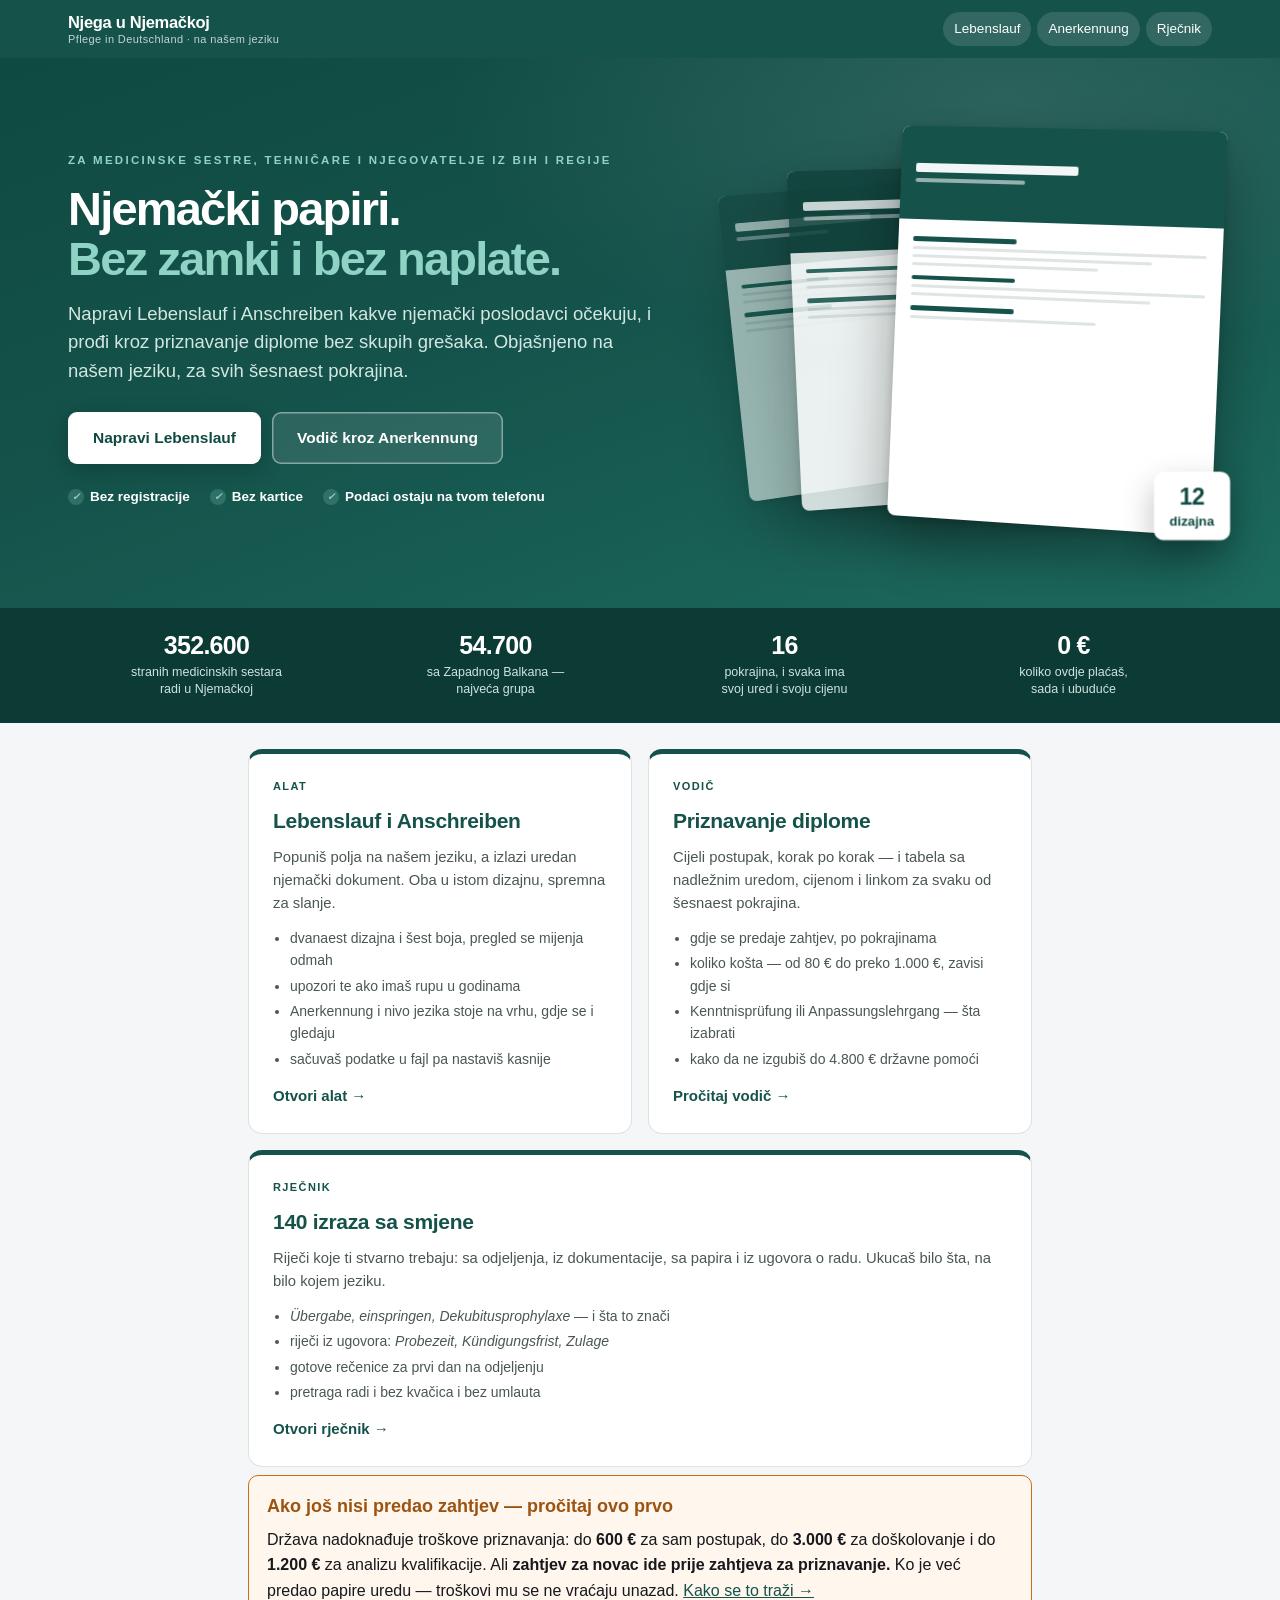
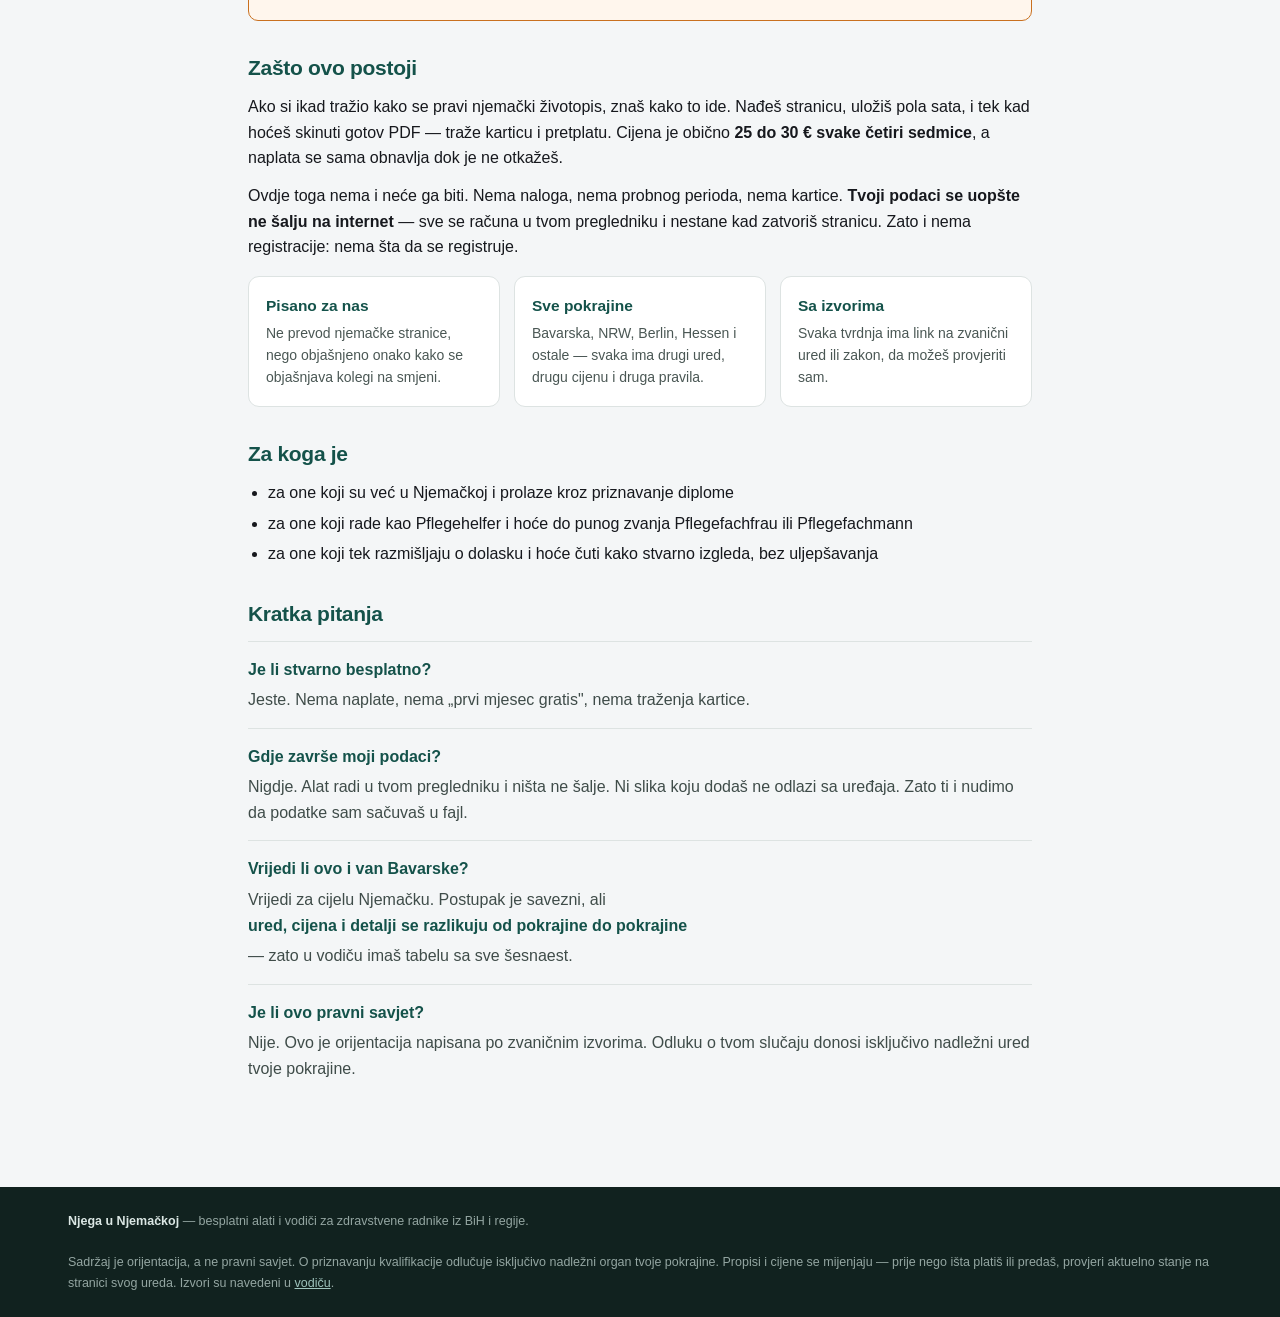
==== commit 6a3dfe00: "Add files via upload" ====
--- a/index.html
+++ b/index.html
@@ -99,7 +99,7 @@
 
 /* ---------- rest ---------- */
 .tiles{display:grid;grid-template-columns:1fr;gap:16px;margin:0 0 8px}
-@media(min-width:760px){.tiles{grid-template-columns:1fr 1fr}}
+@media(min-width:760px){.tiles{grid-template-columns:1fr 1fr}.tile2.wide{grid-column:1/-1}}
 .tile2{display:block;background:#fff;border:1px solid var(--line);border-radius:14px;
   padding:24px;text-decoration:none;color:var(--ink);border-top:5px solid var(--brand);
   transition:box-shadow .15s ease,transform .15s ease}
@@ -127,7 +127,7 @@
 
 <nav class="nav"><div class="in">
   <a class="logo" href="index.html">Njega u Njemačkoj<small>Pflege in Deutschland · na našem jeziku</small></a>
-  <div class="links"><a href="lebenslauf.html">Lebenslauf</a><a href="anerkennung.html">Anerkennung</a></div>
+  <div class="links"><a href="lebenslauf.html">Lebenslauf</a><a href="anerkennung.html">Anerkennung</a><a href="rjecnik.html">Rječnik</a></div>
 </div></nav>
 
 <header class="hero"><div class="in">
@@ -203,6 +203,19 @@
       </ul>
       <span class="go">Pročitaj vodič &rarr;</span>
     </a>
+    <a class="tile2 wide" href="rjecnik.html">
+      <div class="ico">Rječnik</div>
+      <h3>140 izraza sa smjene</h3>
+      <p>Riječi koje ti stvarno trebaju: sa odjeljenja, iz dokumentacije, sa
+      papira i iz ugovora o radu. Ukucaš bilo šta, na bilo kojem jeziku.</p>
+      <ul>
+        <li><i>Übergabe, einspringen, Dekubitusprophylaxe</i> — i šta to znači</li>
+        <li>riječi iz ugovora: <i>Probezeit, Kündigungsfrist, Zulage</i></li>
+        <li>gotove rečenice za prvi dan na odjeljenju</li>
+        <li>pretraga radi i bez kvačica i bez umlauta</li>
+      </ul>
+      <span class="go">Otvori rječnik &rarr;</span>
+    </a>
   </div>
 
   <div class="alert">
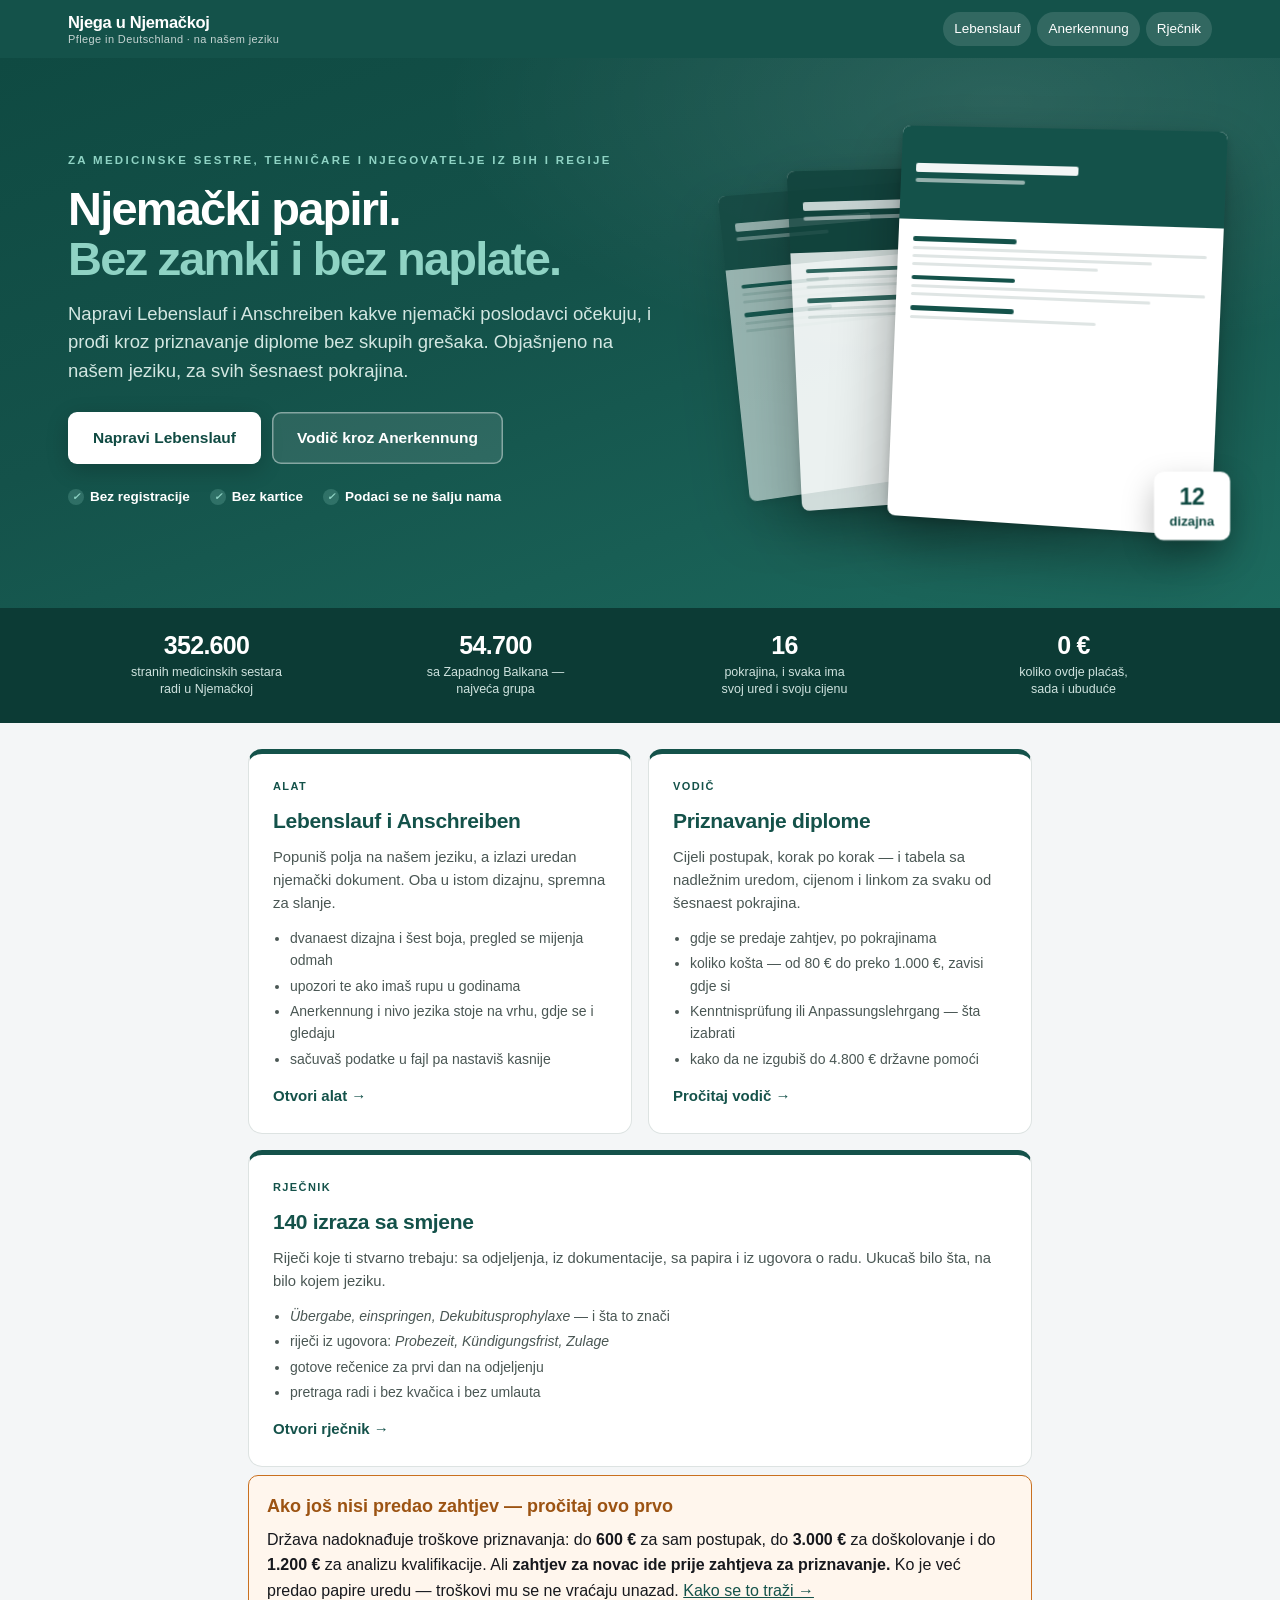
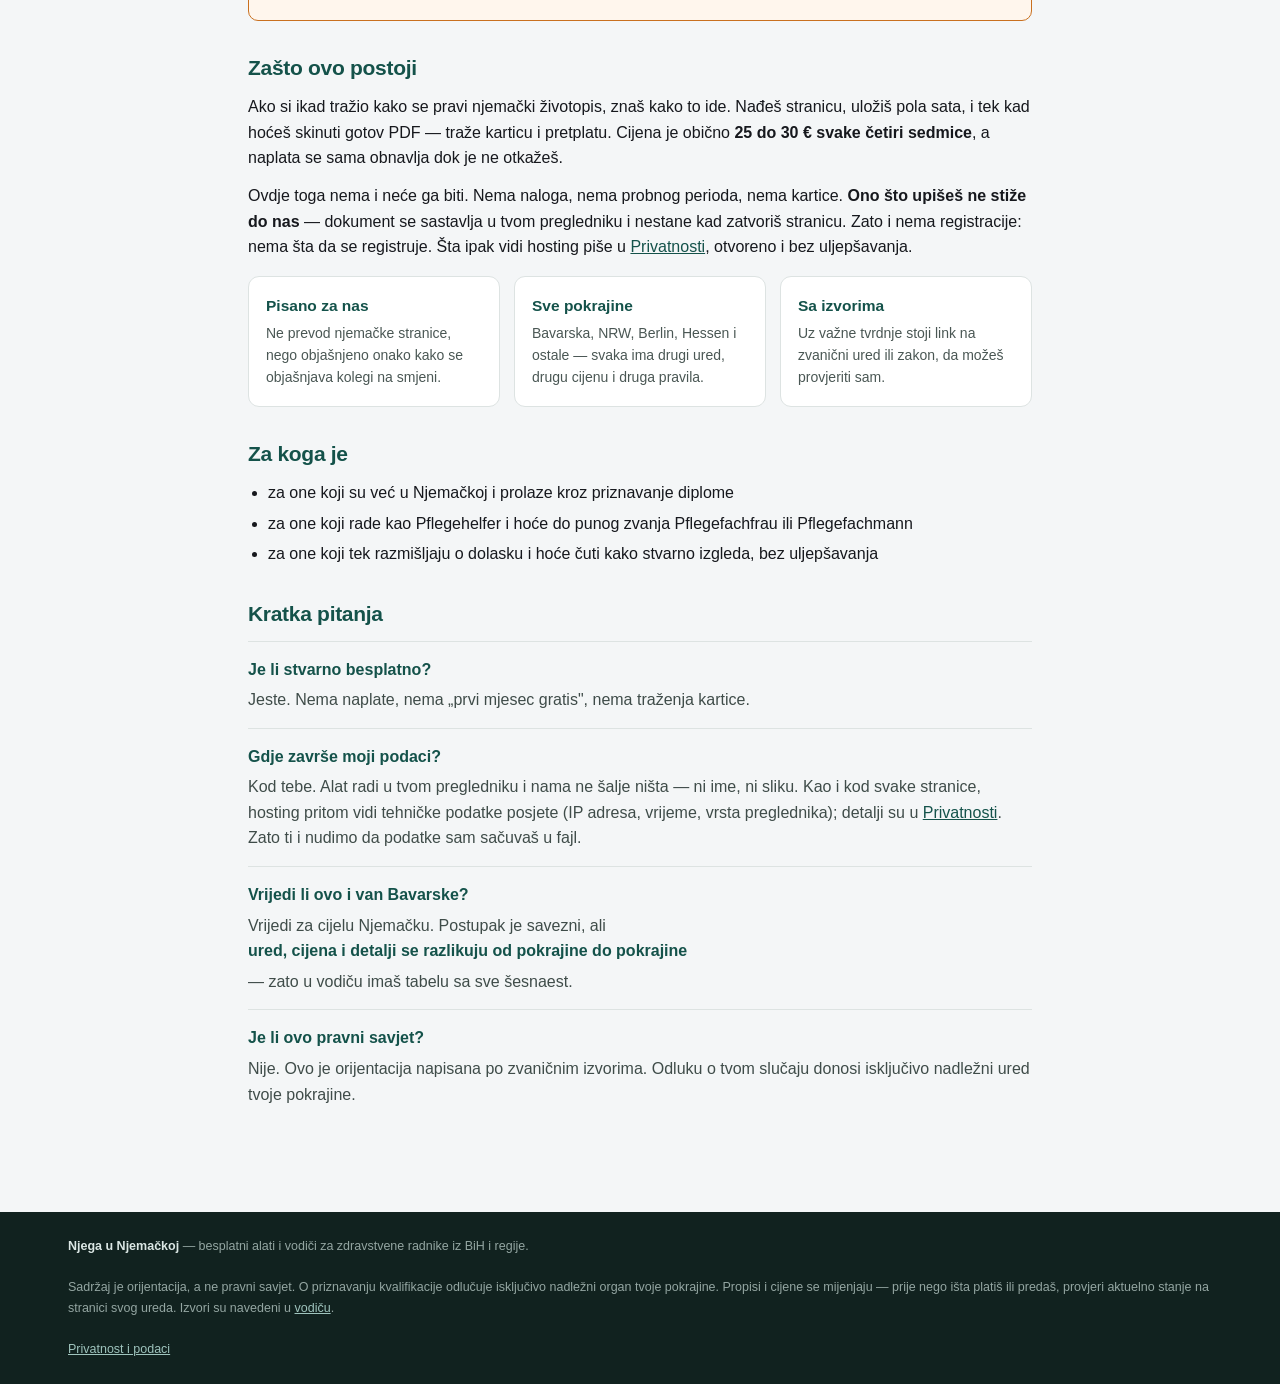
==== commit 5f68cd6b: "Add files via upload" ====
--- a/index.html
+++ b/index.html
@@ -124,6 +124,7 @@
 </style>
 </head>
 <body>
+<a class="skip" href="#glavni">Preskoči na sadržaj</a>
 
 <nav class="nav"><div class="in">
   <a class="logo" href="index.html">Njega u Njemačkoj<small>Pflege in Deutschland · na našem jeziku</small></a>
@@ -144,7 +145,7 @@
     <div class="marks">
       <span><i class="tick">✓</i><b>Bez registracije</b></span>
       <span><i class="tick">✓</i><b>Bez kartice</b></span>
-      <span><i class="tick">✓</i><b>Podaci ostaju na tvom telefonu</b></span>
+      <span><i class="tick">✓</i><b>Podaci se ne šalju nama</b></span>
     </div>
   </div>
 
@@ -174,7 +175,7 @@
   <div><b>0 €</b><span>koliko ovdje plaćaš,<br>sada i ubuduće</span></div>
 </div></div>
 
-<div class="page">
+<div class="page" id="glavni" tabindex="-1">
 
   <div class="tiles">
     <a class="tile2" href="lebenslauf.html">
@@ -233,17 +234,18 @@
   pretplatu. Cijena je obično <b>25 do 30 € svake četiri sedmice</b>, a naplata se
   sama obnavlja dok je ne otkažeš.</p>
   <p>Ovdje toga nema i neće ga biti. Nema naloga, nema probnog perioda, nema
-  kartice. <b>Tvoji podaci se uopšte ne šalju na internet</b> — sve se računa u
-  tvom pregledniku i nestane kad zatvoriš stranicu. Zato i nema registracije:
-  nema šta da se registruje.</p>
+  kartice. <b>Ono što upišeš ne stiže do nas</b> — dokument se sastavlja u tvom
+  pregledniku i nestane kad zatvoriš stranicu. Zato i nema registracije: nema šta
+  da se registruje. Šta ipak vidi hosting piše u
+  <a href="privatnost.html">Privatnosti</a>, otvoreno i bez uljepšavanja.</p>
 
   <div class="feat">
     <div><b>Pisano za nas</b><p>Ne prevod njemačke stranice, nego objašnjeno onako
       kako se objašnjava kolegi na smjeni.</p></div>
     <div><b>Sve pokrajine</b><p>Bavarska, NRW, Berlin, Hessen i ostale — svaka ima
       drugi ured, drugu cijenu i druga pravila.</p></div>
-    <div><b>Sa izvorima</b><p>Svaka tvrdnja ima link na zvanični ured ili zakon,
-      da možeš provjeriti sam.</p></div>
+    <div><b>Sa izvorima</b><p>Uz važne tvrdnje stoji link na zvanični ured ili
+      zakon, da možeš provjeriti sam.</p></div>
   </div>
 
   <h2>Za koga je</h2>
@@ -257,8 +259,11 @@
   <div class="qa"><b>Je li stvarno besplatno?</b>
     <p>Jeste. Nema naplate, nema „prvi mjesec gratis", nema traženja kartice.</p></div>
   <div class="qa"><b>Gdje završe moji podaci?</b>
-    <p>Nigdje. Alat radi u tvom pregledniku i ništa ne šalje. Ni slika koju dodaš
-    ne odlazi sa uređaja. Zato ti i nudimo da podatke sam sačuvaš u fajl.</p></div>
+    <p>Kod tebe. Alat radi u tvom pregledniku i nama ne šalje ništa — ni ime, ni
+    sliku. Kao i kod svake stranice, hosting pritom vidi tehničke podatke posjete
+    (IP adresa, vrijeme, vrsta preglednika); detalji su u
+    <a href="privatnost.html">Privatnosti</a>. Zato ti i nudimo da podatke sam
+    sačuvaš u fajl.</p></div>
   <div class="qa"><b>Vrijedi li ovo i van Bavarske?</b>
     <p>Vrijedi za cijelu Njemačku. Postupak je savezni, ali <b>ured, cijena i
     detalji se razlikuju od pokrajine do pokrajine</b> — zato u vodiču imaš tabelu
@@ -274,7 +279,8 @@
   Sadržaj je orijentacija, a ne pravni savjet. O priznavanju kvalifikacije odlučuje
   isključivo nadležni organ tvoje pokrajine. Propisi i cijene se mijenjaju — prije
   nego išta platiš ili predaš, provjeri aktuelno stanje na stranici svog ureda.
-  Izvori su navedeni u <a href="anerkennung.html">vodiču</a>.
+  Izvori su navedeni u <a href="anerkennung.html">vodiču</a>.<br><br>
+  <a href="privatnost.html">Privatnost i podaci</a>
 </div></footer>
 
 <script>
--- a/style.css
+++ b/style.css
@@ -89,3 +89,11 @@
 .tile h3{margin:0 0 6px;font-size:19px}
 .tile p{margin:0 0 10px;font-size:14.5px;color:#4a5754}
 .tile .go{font-weight:700;color:var(--brand);font-size:14.5px}
+
+.skip{position:absolute;left:-9999px;top:0;background:var(--brand);color:#fff;
+  padding:11px 18px;z-index:99;border-radius:0 0 8px 0;font-weight:700;text-decoration:none}
+.skip:focus{left:0}
+a:focus-visible,button:focus-visible,input:focus-visible,select:focus-visible,
+textarea:focus-visible,[tabindex]:focus-visible{outline:3px solid var(--focus);outline-offset:2px}
+.nav .links a:focus-visible{outline-color:#fff}
+.srlabel{display:block;font-size:12.5px;font-weight:700;color:var(--brand);margin-bottom:5px}
